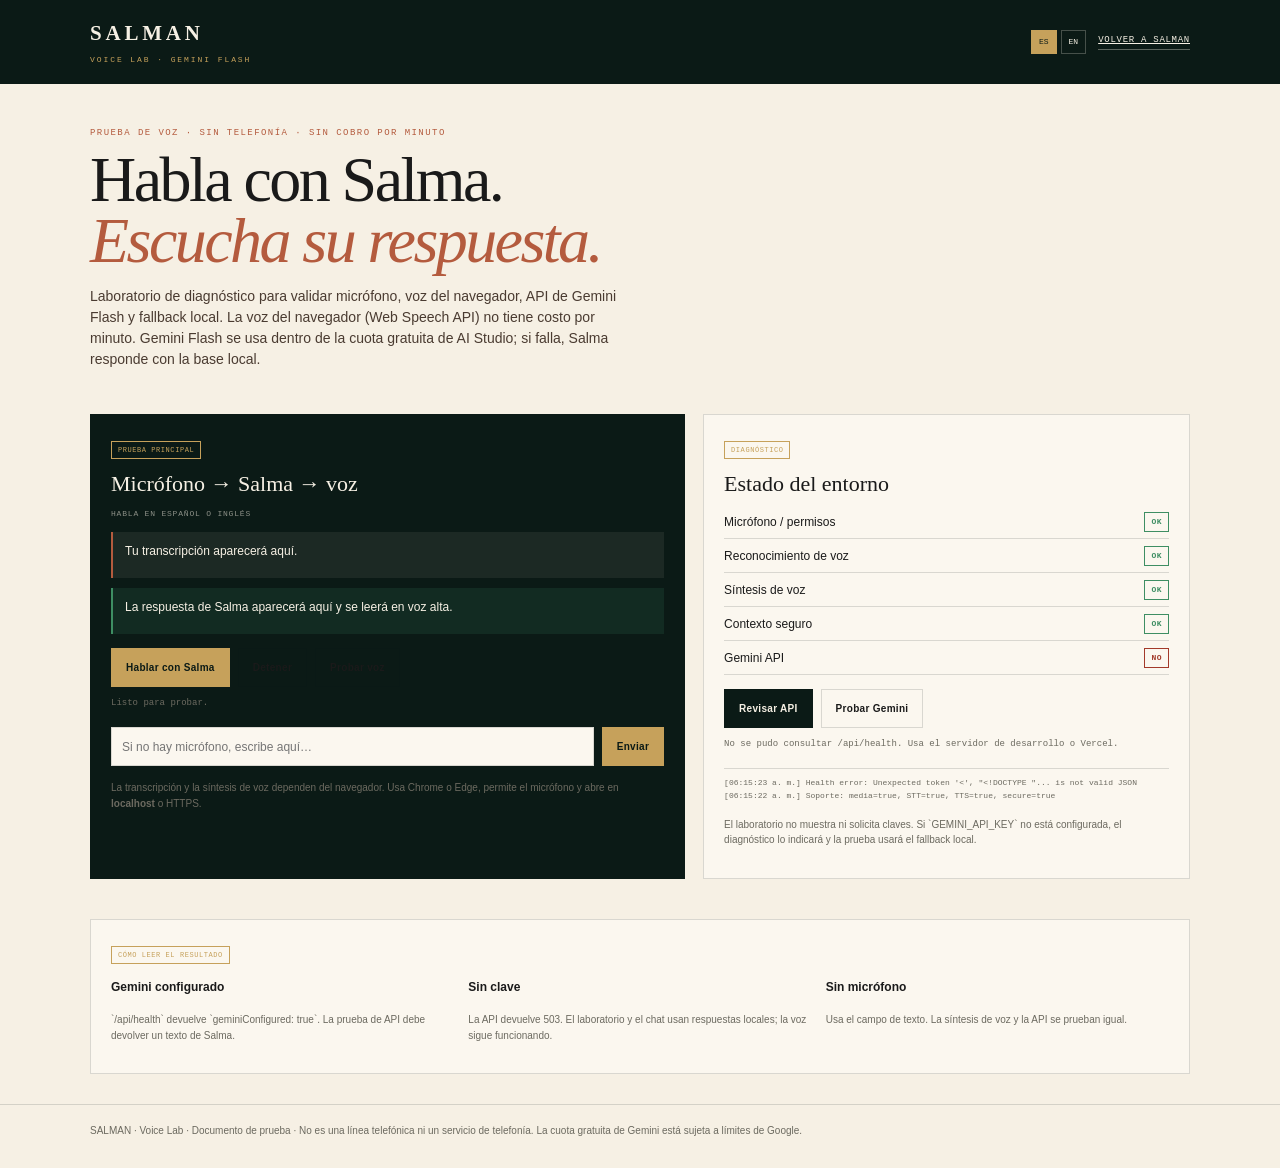
==== voz.html @ e5b40a7a "SALMAN web v3: Salma voice + Gemini Flash free tier" ====
﻿<!DOCTYPE html>
<html lang="es">
<head>
<meta charset="utf-8">
<meta name="viewport" content="width=device-width, initial-scale=1">
<title>SALMAN · Voice Lab</title>
<meta name="robots" content="noindex,nofollow">
<style>
  :root{--green:#0B1A16;--green-2:#14352B;--gold:#C6A15B;--cream:#F6F0E4;--paper:#FBF7EF;--ink:#1A1A1A;--muted:#6C6A60;--line:rgba(11,26,22,.14);--clay:#B45B3E;--ok:#3E8E63;--bad:#A33A2A}
  *{box-sizing:border-box}
  .sr-only{position:absolute;width:1px;height:1px;padding:0;margin:-1px;overflow:hidden;clip:rect(0,0,0,0);white-space:nowrap;border:0}
  [hidden]{display:none!important}
  body{margin:0;background:var(--cream);color:var(--ink);font-family:Calibri,Arial,sans-serif;line-height:1.5}
  a{color:inherit}
  .wrap{width:min(1100px,100% - 40px);margin:0 auto}
  header{background:var(--green);color:var(--cream);padding:18px 0}
  header .wrap{display:flex;align-items:center;justify-content:space-between;gap:18px;flex-wrap:wrap}
  .brand strong{display:block;font-family:Georgia,serif;font-size:21px;letter-spacing:.18em}
  .brand small{display:block;font-family:Consolas,monospace;font-size:8px;letter-spacing:.24em;color:var(--gold);margin-top:4px}
  .back{font-family:Consolas,monospace;font-size:9px;letter-spacing:.08em;text-transform:uppercase;color:var(--cream);border-bottom:1px solid rgba(246,240,228,.35);padding-bottom:2px}
  .hero{padding:34px 0 12px}
  .eyebrow{font-family:Consolas,monospace;font-size:9px;letter-spacing:.16em;text-transform:uppercase;color:var(--clay)}
  h1{font-family:Georgia,serif;font-size:clamp(2.3rem,5vw,4rem);font-weight:400;line-height:.95;letter-spacing:-.04em;margin:10px 0 12px}
  h1 em{font-style:italic;color:var(--clay)}
  .lead{max-width:70ch;font-size:14px;color:#4A3B31}
  .grid{display:grid;grid-template-columns:1.1fr .9fr;gap:18px;padding:18px 0 40px}
  .card{background:var(--paper);border:1px solid var(--line);padding:20px}
  .card.dark{background:var(--green);color:var(--cream);border-color:var(--green)}
  h2{font-family:Georgia,serif;font-size:22px;font-weight:400;margin:0 0 8px}
  .mono{font-family:Consolas,monospace;font-size:8px;letter-spacing:.1em;text-transform:uppercase;color:var(--muted)}
  .dark .mono{color:rgba(246,240,228,.55)}
  .checks{display:grid;gap:7px;margin-top:12px}
  .check{display:flex;align-items:center;justify-content:space-between;gap:10px;border-bottom:1px solid var(--line);padding-bottom:6px;font-size:12px}
  .check b{font-family:Consolas,monospace;font-size:8px;letter-spacing:.06em;text-transform:uppercase;padding:3px 6px;border:1px solid currentColor;color:var(--muted)}
  .check b.ok{color:var(--ok)} .check b.bad{color:var(--bad)}
  .actions{display:flex;gap:8px;flex-wrap:wrap;margin-top:14px}
  button{font:inherit;cursor:pointer}
  .btn{display:inline-flex;align-items:center;justify-content:center;gap:7px;padding:11px 14px;border:1px solid transparent;font-size:10px;font-weight:600;letter-spacing:.03em}
  .btn-dark{background:var(--green);color:var(--cream)}
  .btn-dark:hover{background:var(--clay)}
  .btn-gold{background:var(--gold);color:var(--green)}
  .btn-ghost{border-color:var(--line);background:transparent;color:var(--ink)}
  .btn-ghost:hover{border-color:var(--clay);color:var(--clay)}
  .btn:disabled{opacity:.5;cursor:not-allowed}
  .field{display:flex;gap:8px;margin-top:12px}
  .field input{flex:1;border:1px solid var(--line);background:var(--paper);padding:10px;font-size:12px;outline:none}
  .field input:focus{border-color:var(--clay)}
  .status{font-family:Consolas,monospace;font-size:9px;line-height:1.5;color:var(--muted);margin-top:10px;min-height:18px}
  .transcript{background:var(--cream);border-left:2px solid var(--clay);padding:10px 12px;font-size:12px;min-height:46px;margin-top:12px;white-space:pre-wrap}
  .reply{background:#EAF1EC;border-left:2px solid var(--ok);padding:10px 12px;font-size:12px;min-height:46px;margin-top:10px;white-space:pre-wrap}
  .dark .transcript{background:rgba(246,240,228,.07);color:var(--cream)}
  .dark .reply{background:rgba(62,142,99,.15);color:var(--cream)}
  .log{font-family:Consolas,monospace;font-size:8px;line-height:1.6;color:var(--muted);max-height:140px;overflow:auto;margin-top:12px;border-top:1px solid var(--line);padding-top:8px}
  .dark .log{color:rgba(246,240,228,.55);border-color:rgba(246,240,228,.16)}
  .note{font-size:10px;line-height:1.55;color:var(--muted);margin-top:14px}
  .badge{display:inline-block;font-family:Consolas,monospace;font-size:7px;letter-spacing:.08em;text-transform:uppercase;border:1px solid currentColor;padding:3px 6px;color:var(--gold)}
  .lang{display:flex;gap:4px}
  .lang button{padding:5px 7px;border:1px solid rgba(246,240,228,.25);background:transparent;color:var(--cream);font-family:Consolas,monospace;font-size:8px}
  .lang button.is-active{background:var(--gold);color:var(--green);border-color:var(--gold)}
  footer{border-top:1px solid var(--line);padding:18px 0 30px;font-size:10px;color:var(--muted)}
  @media(max-width:820px){.grid{grid-template-columns:1fr}.reading{grid-template-columns:1fr!important}}
</style>
</head>
<body>
<header>
  <div class="wrap">
    <div class="brand"><strong>SALMAN</strong><small>VOICE LAB · GEMINI FLASH</small></div>
    <div style="display:flex;gap:12px;align-items:center">
      <div class="lang" role="group" aria-label="Idioma">
        <button type="button" class="is-active" data-lang="es">ES</button>
        <button type="button" data-lang="en">EN</button>
      </div>
      <a class="back" href="/">Volver a Salman</a>
    </div>
  </div>
</header>

<main class="wrap">
  <section class="hero">
    <p class="eyebrow">Prueba de voz · sin telefonía · sin cobro por minuto</p>
    <h1>Habla con Salma.<br><em>Escucha su respuesta.</em></h1>
    <p class="lead">Laboratorio de diagnóstico para validar micrófono, voz del navegador, API de Gemini Flash y fallback local. La voz del navegador (Web Speech API) no tiene costo por minuto. Gemini Flash se usa dentro de la cuota gratuita de AI Studio; si falla, Salma responde con la base local.</p>
  </section>

  <div class="grid">
    <section class="card dark">
      <span class="badge">Prueba principal</span>
      <h2 style="margin-top:8px">Micrófono → Salma → voz</h2>
      <p class="mono">Habla en español o inglés</p>
      <div class="transcript" id="transcript">Tu transcripción aparecerá aquí.</div>
      <div class="reply" id="reply">La respuesta de Salma aparecerá aquí y se leerá en voz alta.</div>
      <div class="actions">
        <button class="btn btn-gold" type="button" id="btnMic">Hablar con Salma</button>
        <button class="btn btn-ghost" type="button" id="btnStop">Detener</button>
        <button class="btn btn-ghost" type="button" id="btnTTS">Probar voz</button>
      </div>
      <p class="status" id="voiceStatus" role="status" aria-live="polite">Listo para probar.</p>
      <div class="field">
        <label class="sr-only" for="textInput">Texto de prueba</label>
        <input id="textInput" type="text" placeholder="Si no hay micrófono, escribe aquí…">
        <button class="btn btn-gold" type="button" id="btnText">Enviar</button>
      </div>
      <p class="note">La transcripción y la síntesis de voz dependen del navegador. Usa Chrome o Edge, permite el micrófono y abre en <b>localhost</b> o HTTPS.</p>
    </section>

    <section class="card">
      <span class="badge">Diagnóstico</span>
      <h2 style="margin-top:8px">Estado del entorno</h2>
      <div class="checks" id="checks">
        <div class="check"><span>Micrófono / permisos</span><b id="checkMedia" class="bad">—</b></div>
        <div class="check"><span>Reconocimiento de voz</span><b id="checkSTT" class="bad">—</b></div>
        <div class="check"><span>Síntesis de voz</span><b id="checkTTS" class="bad">—</b></div>
        <div class="check"><span>Contexto seguro</span><b id="checkSecure" class="bad">—</b></div>
        <div class="check"><span>Gemini API</span><b id="checkAPI" class="bad">—</b></div>
      </div>
      <div class="actions">
        <button class="btn btn-dark" type="button" id="btnHealth">Revisar API</button>
        <button class="btn btn-ghost" type="button" id="btnApi">Probar Gemini</button>
      </div>
      <p class="status" id="apiStatus" role="status" aria-live="polite">Sin comprobar.</p>
      <div class="log" id="log"></div>
      <p class="note">El laboratorio no muestra ni solicita claves. Si `GEMINI_API_KEY` no está configurada, el diagnóstico lo indicará y la prueba usará el fallback local.</p>
    </section>
  </div>

  <section class="card" style="margin-bottom:30px">
    <span class="badge">Cómo leer el resultado</span>
    <div style="display:grid;grid-template-columns:1fr 1fr 1fr;gap:14px;margin-top:10px" class="reading">
      <div><strong style="font-size:12px">Gemini configurado</strong><p class="note">`/api/health` devuelve `geminiConfigured: true`. La prueba de API debe devolver un texto de Salma.</p></div>
      <div><strong style="font-size:12px">Sin clave</strong><p class="note">La API devuelve 503. El laboratorio y el chat usan respuestas locales; la voz sigue funcionando.</p></div>
      <div><strong style="font-size:12px">Sin micrófono</strong><p class="note">Usa el campo de texto. La síntesis de voz y la API se prueban igual.</p></div>
    </div>
  </section>
</main>

<footer><div class="wrap">SALMAN · Voice Lab · Documento de prueba · No es una línea telefónica ni un servicio de telefonía. La cuota gratuita de Gemini está sujeta a límites de Google.</div></footer>

<script>
(() => {
  'use strict';
  const $ = (s) => document.querySelector(s);
  const SR = window.SpeechRecognition || window.webkitSpeechRecognition;
  const synth = window.speechSynthesis;
  let lang = 'es';
  let recognition = null;
  let listening = false;
  let lastTranscript = '';
  const API = '/api/chat';
  const HEALTH = '/api/health';

  const COPY = {
    es: { ready:'Listo para probar.', listening:'Escuchando…', denied:'No hay permiso de micrófono. Revisa el candado del navegador.', unsupported:'Este navegador no soporta dictado por voz. Usa el campo de texto.', noTTS:'Este navegador no soporta síntesis de voz.', api:'Gemini respondió', fallback:'API no configurada. Respuesta local de prueba.', health:'Revisando API…' },
    en: { ready:'Ready to test.', listening:'Listening…', denied:'Microphone permission denied. Check the browser lock icon.', unsupported:'This browser does not support speech input. Use the text field.', noTTS:'This browser does not support speech synthesis.', api:'Gemini replied', fallback:'API not configured. Local test reply.', health:'Checking API…' }
  };
  const c = () => COPY[lang];

  const log = (message) => {
    const el = $('#log');
    const time = new Date().toLocaleTimeString(lang === 'es' ? 'es-CO' : 'en-US', { hour:'2-digit', minute:'2-digit', second:'2-digit' });
    el.textContent = `[${time}] ${message}\n` + el.textContent;
  };
  const setBadge = (id, ok, text) => {
    const el = $(id);
    el.textContent = text || (ok ? 'OK' : 'NO');
    el.className = ok ? 'ok' : 'bad';
  };
  const setStatus = (text) => { $('#voiceStatus').textContent = text; };

  const pickVoice = () => {
    if (!synth) return null;
    const voices = synth.getVoices();
    const prefix = lang === 'es' ? 'es' : 'en';
    return voices.find(v => v.lang.toLowerCase().startsWith(prefix) && /google|mónica|monica|paulina|helena|sabina|female/i.test(v.name))
      || voices.find(v => v.lang.toLowerCase().startsWith(prefix))
      || voices[0] || null;
  };

  const speak = (text) => {
    if (!synth) { log(c().noTTS); return; }
    const clean = String(text).replace(/[•*#]/g,'').replace(/\s+/g,' ').slice(0,700);
    synth.cancel();
    const u = new SpeechSynthesisUtterance(clean);
    u.lang = lang === 'es' ? 'es-CO' : 'en-US';
    u.rate = .98; u.pitch = 1;
    const v = pickVoice();
    if (v) u.voice = v;
    u.onend = () => log('TTS terminó.');
    u.onerror = (e) => log('TTS error: ' + (e.error || 'desconocido'));
    synth.speak(u);
    log('TTS: ' + clean.slice(0,80));
  };

  const localReply = () => lang === 'es'
    ? 'Estoy en modo local porque la API de Gemini no está configurada. La voz del navegador y el flujo de Salma funcionan; para activar Gemini, agrega GEMINI_API_KEY en .env.local o Vercel.'
    : 'I am in local mode because the Gemini API is not configured. Browser voice and the Salma flow still work; to enable Gemini, add GEMINI_API_KEY to .env.local or Vercel.';

  const callAPI = async (text) => {
    const start = performance.now();
    try {
      const res = await fetch(API, {
        method: 'POST',
        headers: { 'Content-Type': 'application/json' },
        body: JSON.stringify({ messages: [{ role: 'user', content: text }], lang })
      });
      const ms = Math.round(performance.now() - start);
      let data = {};
      try { data = await res.json(); } catch (_) {}
      if (!res.ok) {
        log(`API ${res.status} · ${data.error || 'sin detalle'} · ${ms} ms`);
        return { ok:false, status:res.status, reply: localReply(), source:'local' };
      }
      log(`API 200 · ${data.model || 'gemini'} · ${ms} ms · ${data.source || 'gemini'}`);
      return { ok:true, status:res.status, reply:data.reply, source:data.source || 'gemini', model:data.model };
    } catch (error) {
      log('API error: ' + error.message);
      return { ok:false, status:0, reply: localReply(), source:'local' };
    }
  };

  const present = async (text, fromVoice = false) => {
    lastTranscript = text;
    $('#transcript').textContent = text;
    $('#reply').textContent = lang === 'es' ? 'Pensando…' : 'Thinking…';
    const result = await callAPI(text);
    $('#reply').textContent = result.reply;
    speak(result.reply);
    setStatus(result.ok ? `${c().api} · ${result.model || 'Gemini'}` : c().fallback);
    if (!fromVoice) log('Texto enviado: ' + text.slice(0,80));
  };

  const startMic = () => {
    if (!SR) { setStatus(c().unsupported); log('SpeechRecognition no disponible.'); return; }
    if (listening) return;
    if (synth) synth.cancel();
    recognition = new SR();
    recognition.lang = lang === 'es' ? 'es-CO' : 'en-US';
    recognition.interimResults = true;
    recognition.continuous = false;
    recognition.maxAlternatives = 1;
    let finalText = '';
    recognition.onstart = () => { listening = true; setStatus(c().listening); log('Micrófono activo.'); };
    recognition.onresult = (event) => {
      let interim = '';
      for (let i = event.resultIndex; i < event.results.length; i++) {
        const r = event.results[i];
        if (r.isFinal) finalText += r[0].transcript + ' ';
        else interim += r[0].transcript;
      }
      $('#transcript').textContent = (finalText + interim).trim();
    };
    recognition.onerror = (event) => {
      listening = false;
      setStatus(event.error === 'not-allowed' ? c().denied : ('Error de voz: ' + event.error));
      log('STT error: ' + event.error);
    };
    recognition.onend = async () => {
      listening = false;
      const text = finalText.trim();
      if (text) await present(text, true);
      else setStatus(lang === 'es' ? 'No escuché nada. Intenta de nuevo.' : 'I did not hear anything. Try again.');
    };
    try { recognition.start(); }
    catch (error) { listening = false; setStatus(c().denied); log('STT start: ' + error.message); }
  };

  const stop = () => {
    if (recognition) { try { recognition.abort(); } catch (_) {} }
    if (synth) synth.cancel();
    listening = false;
    setStatus(lang === 'es' ? 'Detenido.' : 'Stopped.');
  };

  const checkSupport = () => {
    const media = Boolean(navigator.mediaDevices && navigator.mediaDevices.getUserMedia);
    setBadge('#checkMedia', media, media ? 'OK' : 'NO');
    setBadge('#checkSTT', Boolean(SR), SR ? 'OK' : 'NO');
    setBadge('#checkTTS', Boolean(synth), synth ? 'OK' : 'NO');
    setBadge('#checkSecure', window.isSecureContext, window.isSecureContext ? 'OK' : 'NO');
    log(`Soporte: media=${media}, STT=${Boolean(SR)}, TTS=${Boolean(synth)}, secure=${window.isSecureContext}`);
  };

  const health = async () => {
    $('#apiStatus').textContent = c().health;
    try {
      const res = await fetch(HEALTH, { cache:'no-store' });
      const data = await res.json();
      const ok = res.ok && data.geminiConfigured;
      setBadge('#checkAPI', ok, ok ? 'OK' : 'FALTA KEY');
      $('#apiStatus').textContent = res.ok
        ? (data.geminiConfigured ? `Gemini configurado · ${data.model}` : 'API activa, pero sin GEMINI_API_KEY. Modo local.')
        : 'API no disponible. Modo local.';
      log(`Health ${res.status}: gemini=${Boolean(data.geminiConfigured)}, model=${data.model || '—'}`);
    } catch (error) {
      setBadge('#checkAPI', false, 'NO');
      $('#apiStatus').textContent = 'No se pudo consultar /api/health. Usa el servidor de desarrollo o Vercel.';
      log('Health error: ' + error.message);
    }
  };

  document.querySelectorAll('[data-lang]').forEach(btn => btn.addEventListener('click', () => {
    lang = btn.dataset.lang === 'en' ? 'en' : 'es';
    document.documentElement.lang = lang;
    document.querySelectorAll('[data-lang]').forEach(b => b.classList.toggle('is-active', b === btn));
    setStatus(c().ready);
    log('Idioma: ' + lang.toUpperCase());
  }));

  $('#btnMic').addEventListener('click', startMic);
  $('#btnStop').addEventListener('click', stop);
  $('#btnTTS').addEventListener('click', () => speak(lang === 'es' ? 'Hola, soy Salma. La voz del navegador está funcionando y no tiene costo por minuto.' : 'Hi, I am Salma. Browser voice is working and has no per-minute cost.'));
  $('#btnHealth').addEventListener('click', health);
  $('#btnApi').addEventListener('click', () => present(lang === 'es' ? 'Hola Salma, ¿qué proyectos tienes en Cartagena?' : 'Hi Salma, what projects do you have in Cartagena?'));
  $('#btnText').addEventListener('click', () => {
    const text = $('#textInput').value.trim();
    if (!text) return;
    $('#textInput').value = '';
    present(text);
  });
  $('#textInput').addEventListener('keydown', (e) => { if (e.key === 'Enter') { e.preventDefault(); $('#btnText').click(); } });
  document.addEventListener('keydown', (e) => { if (e.key === 'Escape') stop(); });
  checkSupport();
  health();
})();
</script>
</body>
</html>
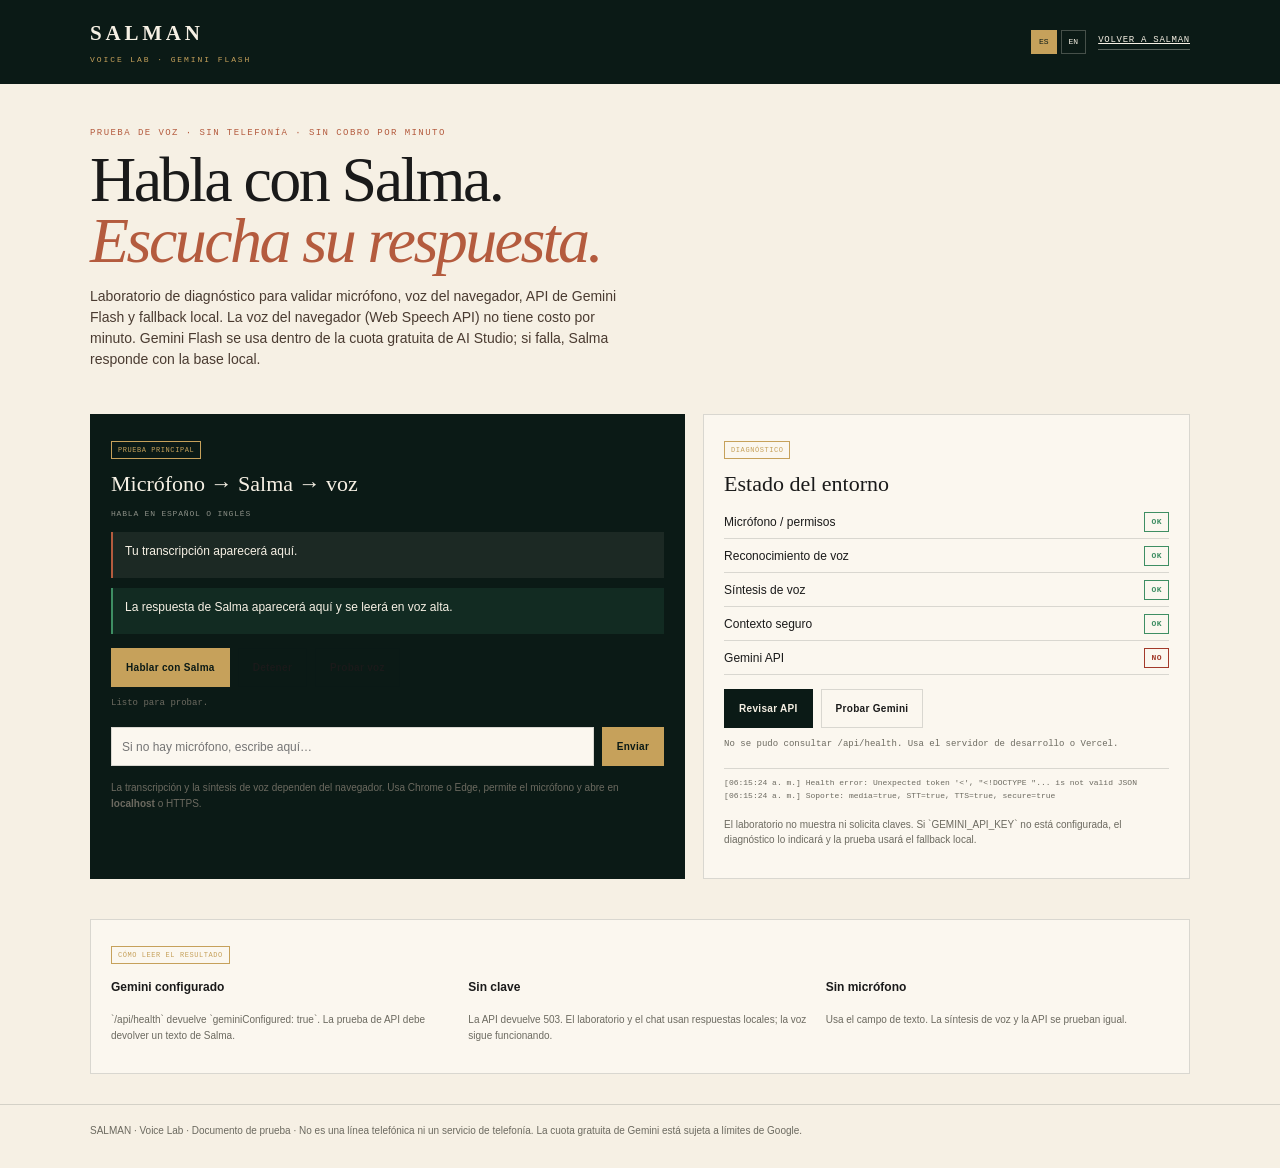
==== commit 7a8fce74: "fix(voice): forzar solicitud explicita de microfono y resolver scope de LANG_META en escritorio" ====
--- a/voz.html
+++ b/voz.html
@@ -228,7 +228,17 @@
     if (!fromVoice) log('Texto enviado: ' + text.slice(0,80));
   };
 
-  const startMic = () => {
+  const startMic = async () => {
+    if (navigator.mediaDevices && navigator.mediaDevices.getUserMedia) {
+      try {
+        const stream = await navigator.mediaDevices.getUserMedia({ audio: true });
+        stream.getTracks().forEach((track) => track.stop());
+      } catch (err) {
+        setStatus(c().denied);
+        log('Permiso de microfono bloqueado en navegador: ' + err.message);
+        return;
+      }
+    }
     if (!SR) { setStatus(c().unsupported); log('SpeechRecognition no disponible.'); return; }
     if (listening) return;
     if (synth) synth.cancel();
@@ -326,3 +336,4 @@
 </html>
 
 
+
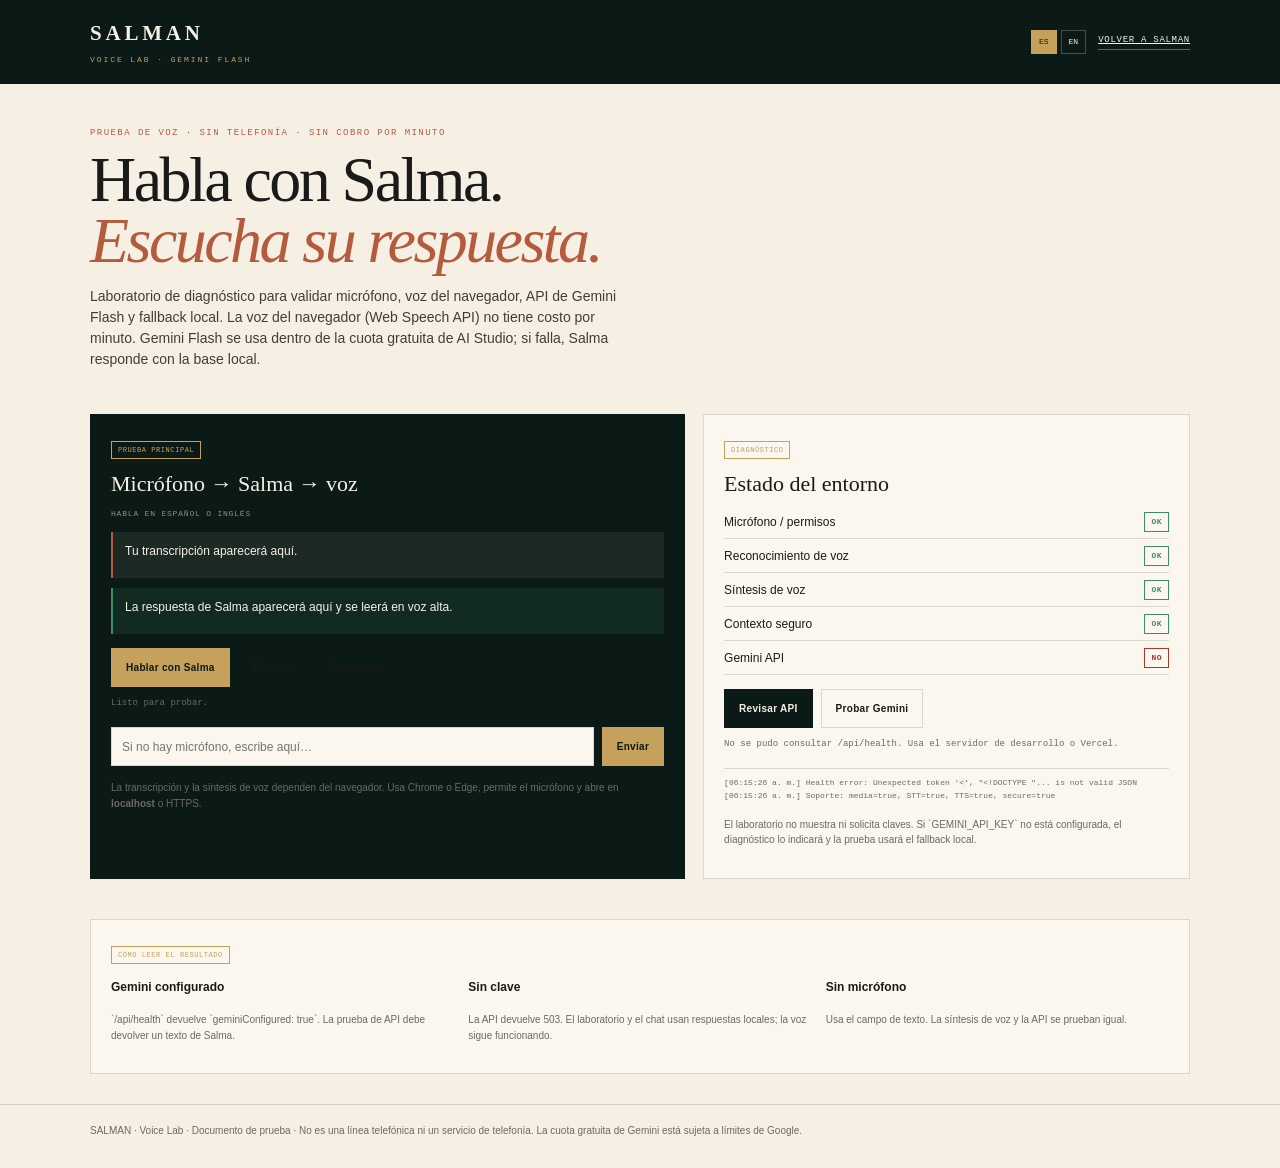
==== commit 6341f133: "feat(voice): implementacion senior de selector de voces neurales y resiliencia de microfono desktop" ====
--- a/voz.html
+++ b/voz.html
@@ -1,4 +1,4 @@
-﻿<!DOCTYPE html>
+<!DOCTYPE html>
 <html lang="es">
 <head>
 <meta charset="utf-8">
@@ -168,11 +168,21 @@
 
   const pickVoice = () => {
     if (!synth) return null;
-    const voices = synth.getVoices();
+    const voices = synth.getVoices() || [];
     const prefix = lang === 'es' ? 'es' : 'en';
-    return voices.find(v => v.lang.toLowerCase().startsWith(prefix) && /google|mónica|monica|paulina|helena|sabina|female/i.test(v.name))
-      || voices.find(v => v.lang.toLowerCase().startsWith(prefix))
-      || voices[0] || null;
+    const pool = voices.filter(v => (v.lang || '').toLowerCase().startsWith(prefix));
+
+    if (lang === 'es') {
+      const natural = pool.find(v => /natural|neural|online/i.test(v.name) && /salma|colombia|es-co/i.test(v.name + v.lang))
+        || pool.find(v => /natural|neural|online/i.test(v.name) && /dalia|paulina|mónica|monica|camila|female/i.test(v.name))
+        || pool.find(v => /natural|neural|online/i.test(v.name))
+        || pool.find(v => /google/i.test(v.name));
+      if (natural) return natural;
+    }
+
+    return pool.find(v => /google|mónica|monica|paulina|sabina|female/i.test(v.name))
+      || pool.find(v => v.lang.toLowerCase().startsWith(prefix))
+      || pool[0] || null;
   };
 
   const speak = (text) => {
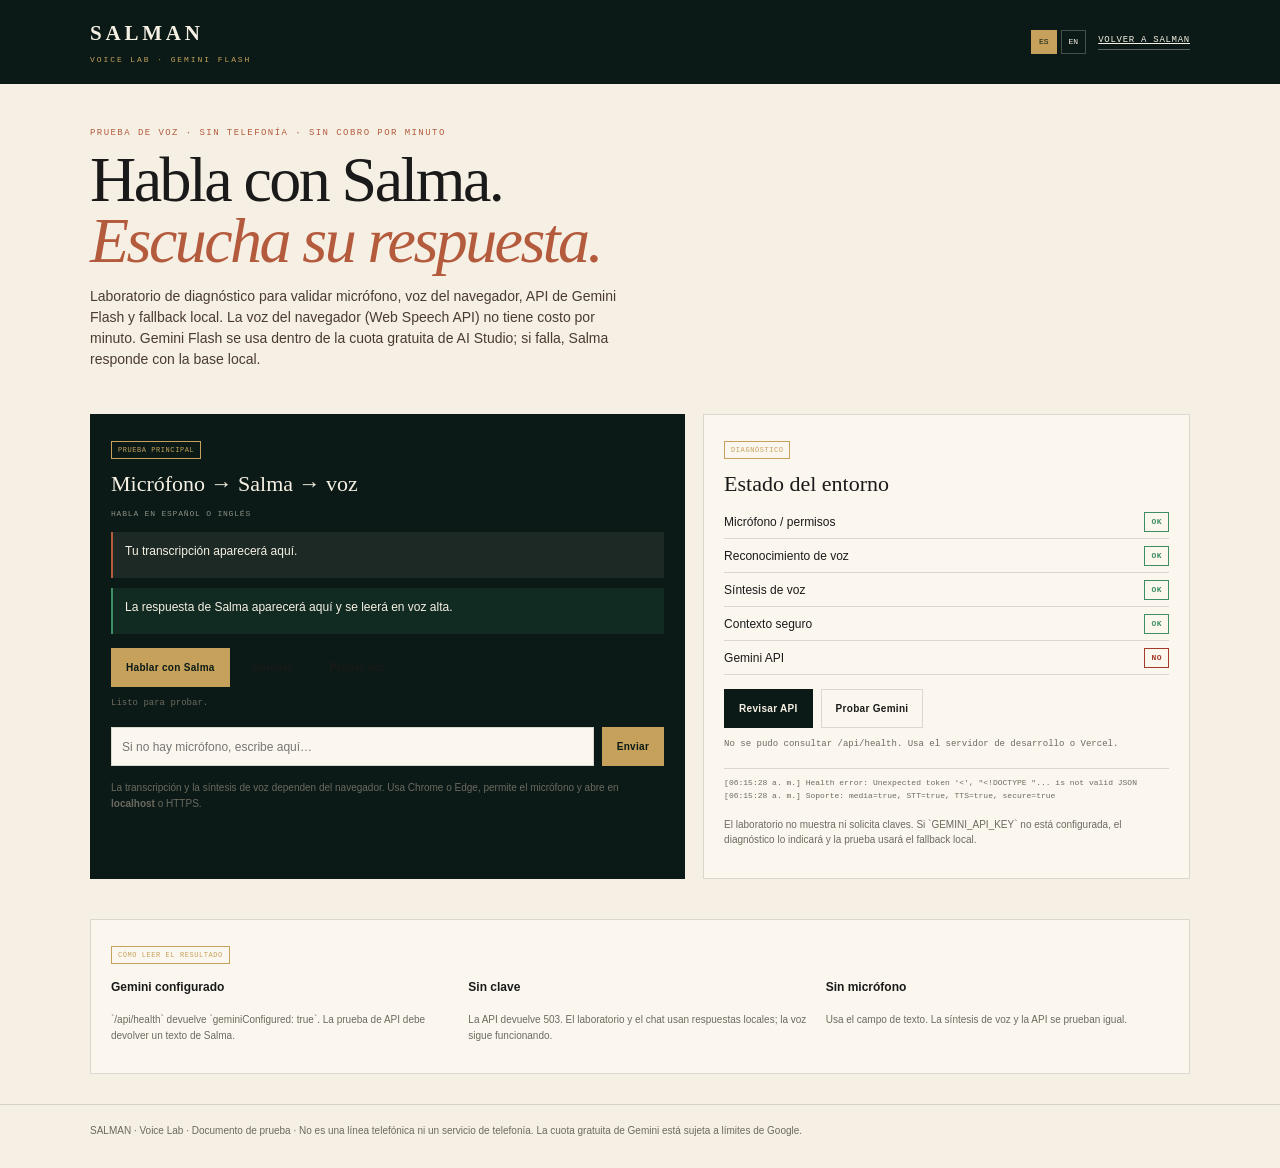
==== commit b759ae17: "feat(ai): base de conocimientos completa desde PDF de 21 paginas y voz femenina estricta" ====
--- a/voz.html
+++ b/voz.html
@@ -172,17 +172,21 @@
     const prefix = lang === 'es' ? 'es' : 'en';
     const pool = voices.filter(v => (v.lang || '').toLowerCase().startsWith(prefix));
 
+    const maleRegex = /gonzalo|jorge|alvaro|álvaro|carlos|diego|alberto|mateo|manuel|enrique|luis|raul|raúl|fernando|miguel|javier|david|mark|george|male\b/i;
+    const femalePool = pool.filter(v => !maleRegex.test(v.name));
+    const candidates = femalePool.length > 0 ? femalePool : pool;
+
     if (lang === 'es') {
-      const natural = pool.find(v => /natural|neural|online/i.test(v.name) && /salma|colombia|es-co/i.test(v.name + v.lang))
-        || pool.find(v => /natural|neural|online/i.test(v.name) && /dalia|paulina|mónica|monica|camila|female/i.test(v.name))
-        || pool.find(v => /natural|neural|online/i.test(v.name))
-        || pool.find(v => /google/i.test(v.name));
+      const natural = candidates.find(v => /natural|neural|online/i.test(v.name) && /salma|colombia|es-co/i.test(v.name + v.lang))
+        || candidates.find(v => /natural|neural|online/i.test(v.name) && /dalia|paulina|mónica|monica|camila|female/i.test(v.name))
+        || candidates.find(v => /natural|neural|online/i.test(v.name) && !maleRegex.test(v.name))
+        || candidates.find(v => /google/i.test(v.name) && !maleRegex.test(v.name));
       if (natural) return natural;
     }
 
-    return pool.find(v => /google|mónica|monica|paulina|sabina|female/i.test(v.name))
-      || pool.find(v => v.lang.toLowerCase().startsWith(prefix))
-      || pool[0] || null;
+    return candidates.find(v => /google|mónica|monica|paulina|sabina|female/i.test(v.name))
+      || candidates.find(v => !maleRegex.test(v.name))
+      || candidates[0] || null;
   };
 
   const speak = (text) => {
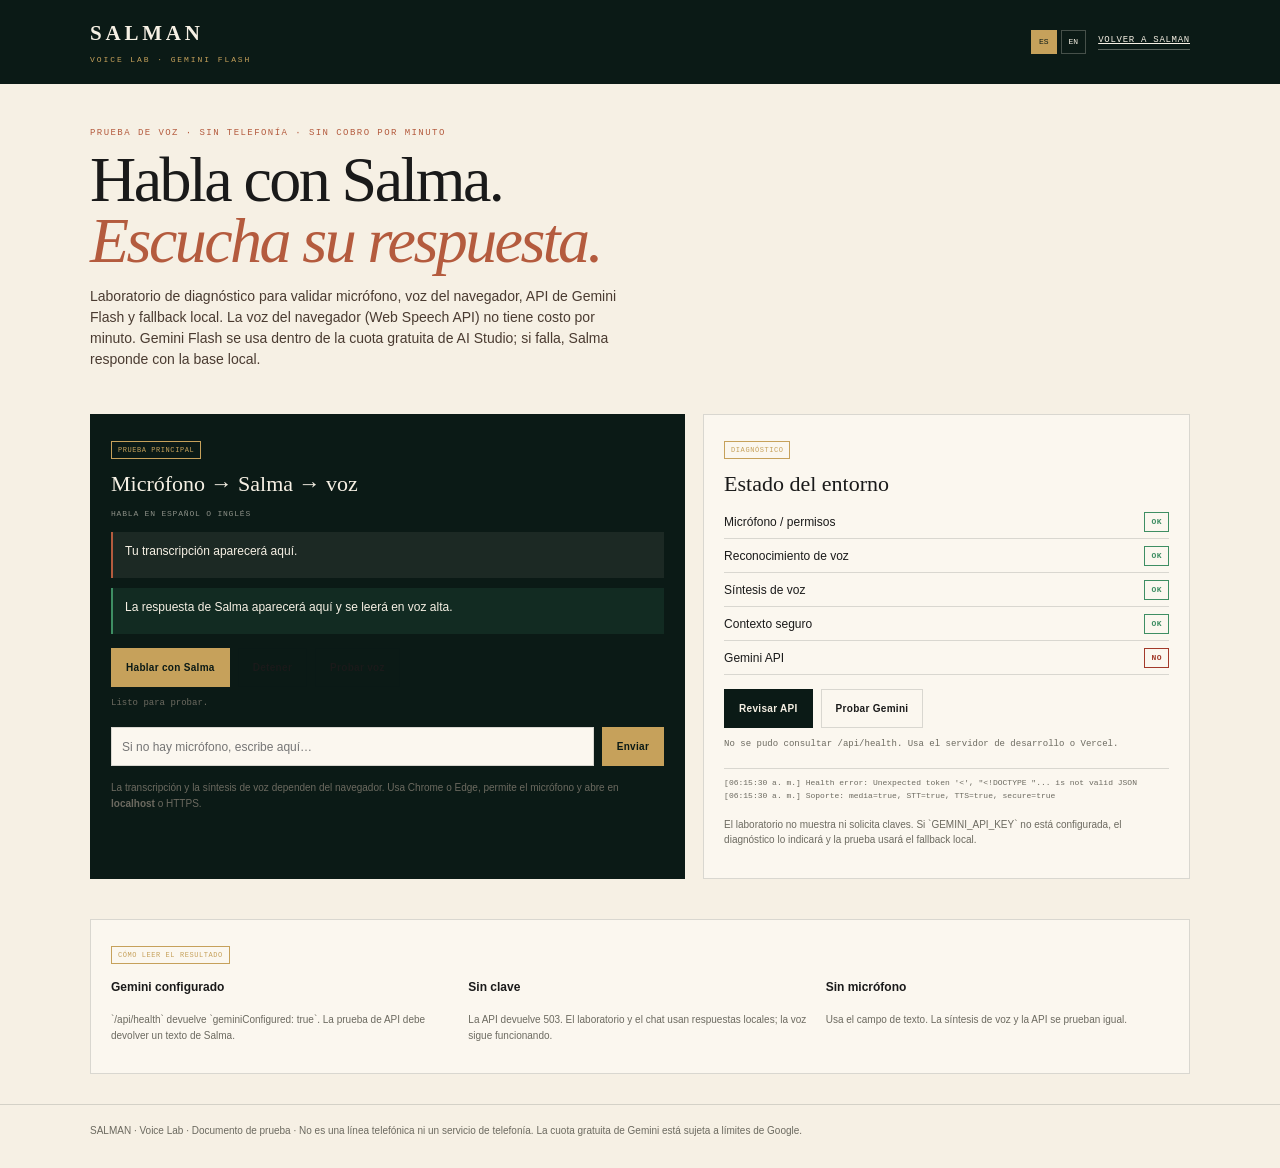
==== commit 197363a1: "fix(voice): refuerzo estricto de voz femenina neural, invalidacion de cache y telefono oficial" ====
--- a/voz.html
+++ b/voz.html
@@ -166,42 +166,79 @@
   };
   const setStatus = (text) => { $('#voiceStatus').textContent = text; };
 
+  let cachedVoices = [];
+  const refreshVoices = () => {
+    if (!synth) return [];
+    const list = synth.getVoices() || [];
+    if (list.length > 0) cachedVoices = list;
+    return cachedVoices;
+  };
+  refreshVoices();
+  if (synth) {
+    if (typeof synth.addEventListener === 'function') synth.addEventListener('voiceschanged', refreshVoices);
+    synth.onvoiceschanged = refreshVoices;
+  }
+
   const pickVoice = () => {
     if (!synth) return null;
-    const voices = synth.getVoices() || [];
+    const voices = refreshVoices();
     const prefix = lang === 'es' ? 'es' : 'en';
     const pool = voices.filter(v => (v.lang || '').toLowerCase().startsWith(prefix));
 
-    const maleRegex = /gonzalo|jorge|alvaro|álvaro|carlos|diego|alberto|mateo|manuel|enrique|luis|raul|raúl|fernando|miguel|javier|david|mark|george|male\b/i;
-    const femalePool = pool.filter(v => !maleRegex.test(v.name));
-    const candidates = femalePool.length > 0 ? femalePool : pool;
+    const femaleRegex = /salma|dalia|paulina|monica|mónica|camila|sofía|sofia|sabina|helena|elena|paloma|laura|elvira|jimena|karina|lucia|lucía|carmen|valeria|female|mujer/i;
+    const maleRegex = /gonzalo|jorge|alvaro|álvaro|carlos|diego|alberto|mateo|manuel|enrique|luis|raul|raúl|fernando|miguel|javier|david|mark|george|alonso|pablo|arnau|ignacio|esteban|tomas|tomás|mario|dario|darío|guillermo|nestor|néstor|gerardo|andres|andrés|emilio|rodrigo|helio|julio|pedro|hector|héctor|male\b|hombre/i;
+
+    const strictlyFemale = pool.filter(v => femaleRegex.test(v.name) && !maleRegex.test(v.name));
+    const nonMalePool = pool.filter(v => !maleRegex.test(v.name));
+    const candidates = strictlyFemale.length > 0 ? strictlyFemale : (nonMalePool.length > 0 ? nonMalePool : pool);
 
     if (lang === 'es') {
-      const natural = candidates.find(v => /natural|neural|online/i.test(v.name) && /salma|colombia|es-co/i.test(v.name + v.lang))
-        || candidates.find(v => /natural|neural|online/i.test(v.name) && /dalia|paulina|mónica|monica|camila|female/i.test(v.name))
-        || candidates.find(v => /natural|neural|online/i.test(v.name) && !maleRegex.test(v.name))
-        || candidates.find(v => /google/i.test(v.name) && !maleRegex.test(v.name));
-      if (natural) return natural;
-    }
-
-    return candidates.find(v => /google|mónica|monica|paulina|sabina|female/i.test(v.name))
-      || candidates.find(v => !maleRegex.test(v.name))
-      || candidates[0] || null;
+      const salmaVoice = candidates.find(v => /salma/i.test(v.name) && /colombia|es-co/i.test(v.name + v.lang))
+        || candidates.find(v => /salma/i.test(v.name));
+      if (salmaVoice) return salmaVoice;
+
+      const naturalFemale = candidates.find(v =>
+        /natural|neural|online/i.test(v.name) &&
+        /dalia|paulina|monica|mónica|camila|sofía|sofia|elena|paloma|jimena|female|mujer/i.test(v.name)
+      );
+      if (naturalFemale) return naturalFemale;
+
+      const googleFemale = candidates.find(v => /google/i.test(v.name) && !maleRegex.test(v.name));
+      if (googleFemale) return googleFemale;
+
+      const standardFemale = candidates.find(v => /sabina|paulina|monica|mónica|helena|elena/i.test(v.name));
+      if (standardFemale) return standardFemale;
+
+      return candidates[0] || null;
+    }
+
+    const naturalEnFemale = pool.find(v => /natural|neural|online/i.test(v.name) && /jenny|aria|female|zira/i.test(v.name))
+      || pool.find(v => /zira|female/i.test(v.name))
+      || pool.find(v => !maleRegex.test(v.name))
+      || pool[0];
+    return naturalEnFemale || null;
   };
 
   const speak = (text) => {
     if (!synth) { log(c().noTTS); return; }
-    const clean = String(text).replace(/[•*#]/g,'').replace(/\s+/g,' ').slice(0,700);
-    synth.cancel();
+    if (synth.paused) { try { synth.resume(); } catch (_) {} }
+    const clean = String(text).replace(/[•*#_~`]/g,'').replace(/\s+/g,' ').slice(0,750);
+    try { synth.cancel(); } catch (_) {}
     const u = new SpeechSynthesisUtterance(clean);
     u.lang = lang === 'es' ? 'es-CO' : 'en-US';
-    u.rate = .98; u.pitch = 1;
+    u.rate = 0.98;
+    u.pitch = 1.05;
     const v = pickVoice();
-    if (v) u.voice = v;
+    if (v) {
+      u.voice = v;
+      log('Voz activa: ' + v.name + ' [' + (v.lang || '') + ']');
+    } else {
+      log('Voz activa: Predeterminada del navegador');
+    }
     u.onend = () => log('TTS terminó.');
     u.onerror = (e) => log('TTS error: ' + (e.error || 'desconocido'));
     synth.speak(u);
-    log('TTS: ' + clean.slice(0,80));
+    log('TTS texto: ' + clean.slice(0,80) + '…');
   };
 
   const localReply = () => lang === 'es'
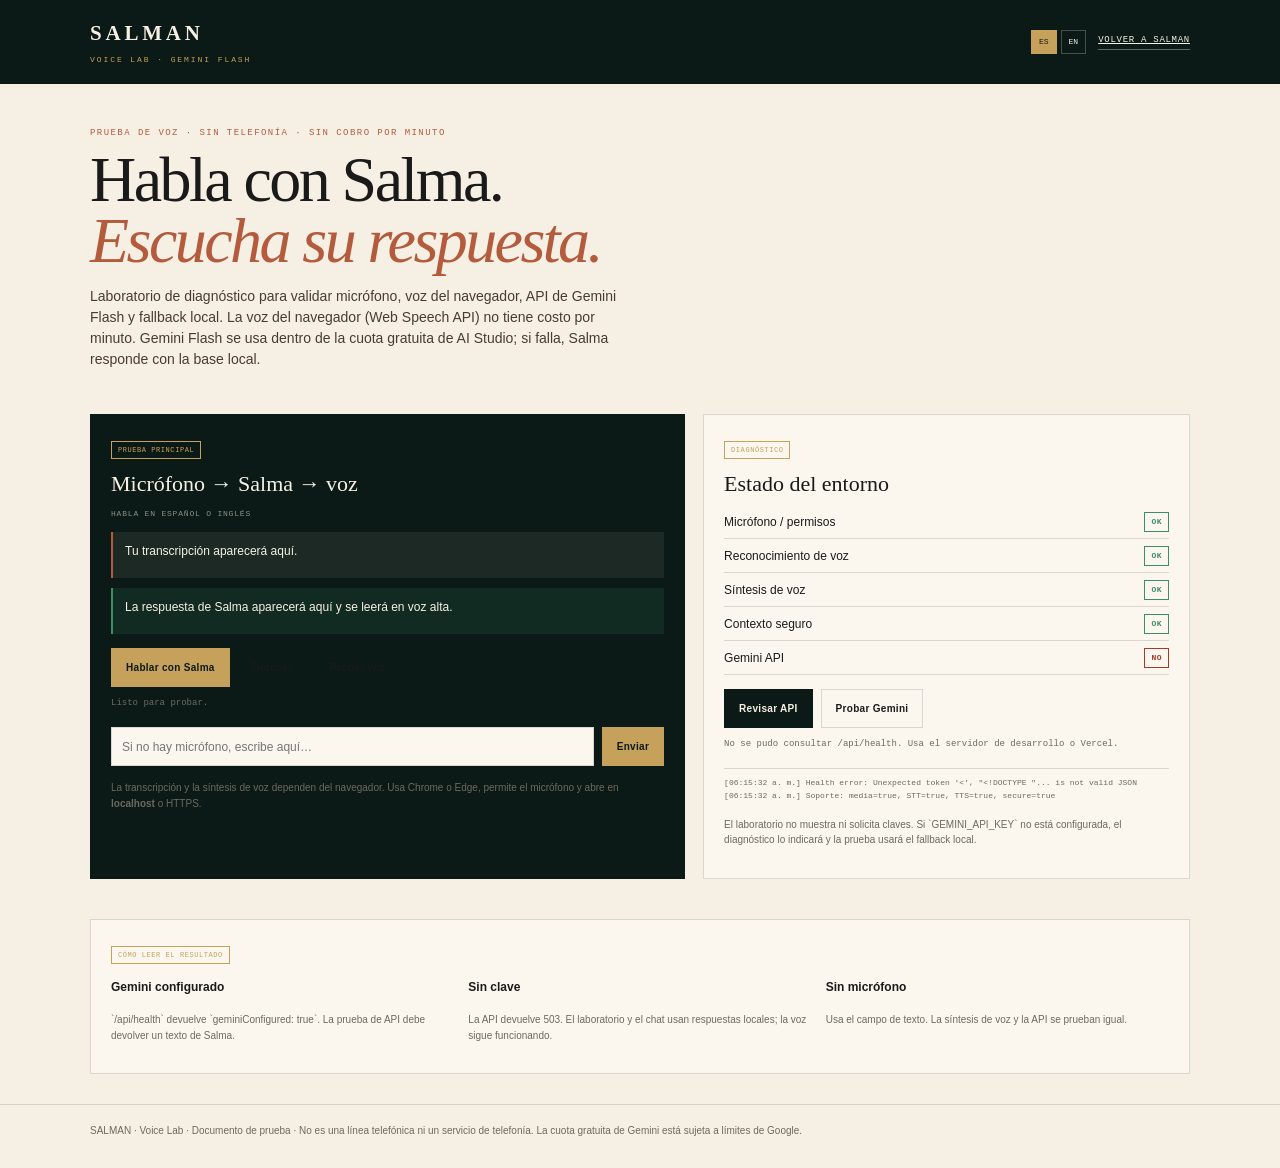
==== commit 483211bc: "fix(voice): correccion de paridad stt/tts desktop y activacion gemini 2.5 flash en vercel" ====
--- a/voz.html
+++ b/voz.html
@@ -219,12 +219,19 @@
     return naturalEnFemale || null;
   };
 
+  let labUtterance = null;
   const speak = (text) => {
     if (!synth) { log(c().noTTS); return; }
     if (synth.paused) { try { synth.resume(); } catch (_) {} }
     const clean = String(text).replace(/[•*#_~`]/g,'').replace(/\s+/g,' ').slice(0,750);
+    if (labUtterance) {
+      labUtterance.onend = null;
+      labUtterance.onerror = null;
+    }
     try { synth.cancel(); } catch (_) {}
     const u = new SpeechSynthesisUtterance(clean);
+    labUtterance = u;
+    window._salmaLabUtterance = u;
     u.lang = lang === 'es' ? 'es-CO' : 'en-US';
     u.rate = 0.98;
     u.pitch = 1.05;
@@ -235,10 +242,25 @@
     } else {
       log('Voz activa: Predeterminada del navegador');
     }
-    u.onend = () => log('TTS terminó.');
-    u.onerror = (e) => log('TTS error: ' + (e.error || 'desconocido'));
-    synth.speak(u);
-    log('TTS texto: ' + clean.slice(0,80) + '…');
+    u.onend = () => {
+      labUtterance = null;
+      window._salmaLabUtterance = null;
+      log('TTS terminó.');
+    };
+    u.onerror = (e) => {
+      labUtterance = null;
+      window._salmaLabUtterance = null;
+      log('TTS error: ' + (e.error || 'desconocido'));
+    };
+    setTimeout(() => {
+      try {
+        if (synth.paused) synth.resume();
+        synth.speak(u);
+        log('TTS texto: ' + clean.slice(0,80) + '…');
+      } catch (err) {
+        log('TTS speak error: ' + err.message);
+      }
+    }, 60);
   };
 
   const localReply = () => lang === 'es'
@@ -280,10 +302,22 @@
   };
 
   const startMic = async () => {
+    if (navigator.permissions && navigator.permissions.query) {
+      try {
+        const perm = await navigator.permissions.query({ name: 'microphone' });
+        if (perm.state === 'denied') {
+          setStatus(c().denied);
+          log('Permiso de micrófono previamente denegado en navegador.');
+          return;
+        }
+      } catch (_) {}
+    }
+
     if (navigator.mediaDevices && navigator.mediaDevices.getUserMedia) {
       try {
         const stream = await navigator.mediaDevices.getUserMedia({ audio: true });
         stream.getTracks().forEach((track) => track.stop());
+        await new Promise((r) => setTimeout(r, 140));
       } catch (err) {
         setStatus(c().denied);
         log('Permiso de microfono bloqueado en navegador: ' + err.message);
